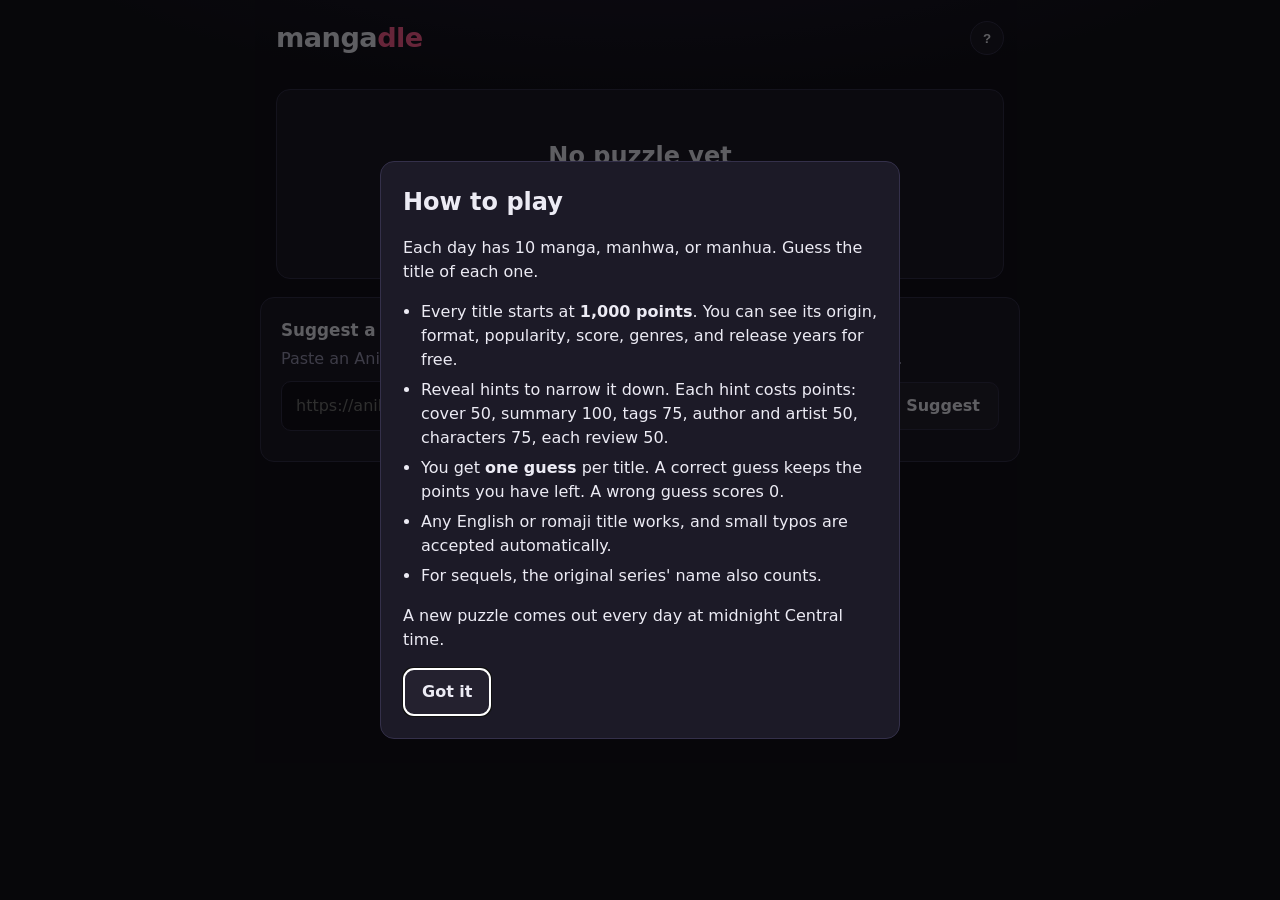
==== docs/index.html @ d90201e3 "sta" ====
<!doctype html>
<html lang="en">
<head>
  <meta charset="utf-8">
  <meta name="viewport" content="width=device-width, initial-scale=1">
  <title>mangadle</title>
  <meta name="description" content="A daily manga, manhwa, and manhua guessing game.">
  <link rel="icon" href="data:image/svg+xml,<svg xmlns='http://www.w3.org/2000/svg' viewBox='0 0 100 100'><text y='.9em' font-size='90'>📚</text></svg>">
  <link rel="stylesheet" href="css/style.css">
</head>
<body>
  <header class="topbar">
    <div class="brand">
      <span class="logo">manga<span class="accent">dle</span></span>
      <span class="puzzle-meta" id="puzzle-meta"></span>
    </div>
    <div class="topbar-right">
      <span class="total" id="total-score" title="Points so far today"></span>
      <button class="icon-btn" id="help-btn" aria-label="How to play">?</button>
    </div>
  </header>

  <nav class="title-nav" id="title-nav" aria-label="Titles"></nav>

  <main id="app">
    <p class="loading">Loading today's puzzle...</p>
  </main>

  <section class="panel suggest" id="suggest">
    <h2>Suggest a title</h2>
    <p class="muted">Paste an AniList manga link or ID. Suggestions are used before random picks.</p>
    <form id="suggest-form" class="row">
      <input id="suggest-input" type="text" placeholder="https://anilist.co/manga/30013" autocomplete="off">
      <button type="submit" class="btn">Suggest</button>
    </form>
    <p class="muted small" id="suggest-status" role="status"></p>
  </section>

  <footer class="footer muted small">
    Data from <a href="https://anilist.co" target="_blank" rel="noopener">AniList</a> and
    <a href="https://mangadex.org" target="_blank" rel="noopener">MangaDex</a>.
    Inspired by Catfishing and Moviewordle.
  </footer>

  <dialog id="help">
    <h2>How to play</h2>
    <p>Each day has 10 manga, manhwa, or manhua. Guess the title of each one.</p>
    <ul>
      <li>Every title starts at <b>1,000 points</b>. You can see its origin, format, popularity, score, genres, and release years for free.</li>
      <li>Reveal hints to narrow it down. Each hint costs points: cover 50, summary 100, tags 75, author and artist 50, characters 75, each review 50.</li>
      <li>You get <b>one guess</b> per title. A correct guess keeps the points you have left. A wrong guess scores 0.</li>
      <li>Any English or romaji title works, and small typos are accepted automatically.</li>
      <li>For sequels, the original series' name also counts.</li>
    </ul>
    <p>A new puzzle comes out every day at midnight Central time.</p>
    <form method="dialog"><button class="btn">Got it</button></form>
  </dialog>

  <script type="module" src="js/app.js"></script>
</body>
</html>
---- docs/css/style.css ----
:root {
  --bg: #12111a;
  --panel: #1c1a27;
  --panel-2: #24212f;
  --line: #34304a;
  --text: #ecebf4;
  --muted: #9a96b2;
  --accent: #ff5d8f;
  --accent-2: #ffb347;
  --right: #4cd38a;
  --wrong: #ff6b6b;
  --radius: 14px;
  color-scheme: dark;
}

* { box-sizing: border-box; }
html { -webkit-text-size-adjust: 100%; }
body {
  margin: 0;
  background: radial-gradient(1200px 500px at 50% -200px, #2a1f3d 0%, var(--bg) 60%) fixed, var(--bg);
  color: var(--text);
  font: 16px/1.5 system-ui, -apple-system, "Segoe UI", Roboto, "Helvetica Neue", Arial, sans-serif;
}
a { color: var(--accent-2); }
h2, h3, h4 { margin: 0; }
.muted { color: var(--muted); }
.small { font-size: 0.85rem; }
.accent { color: var(--accent); }

/* layout */
.topbar, .title-nav, main, .suggest, .footer { max-width: 760px; margin-inline: auto; padding-inline: 16px; }
.topbar { display: flex; align-items: center; justify-content: space-between; padding-block: 18px 10px; }
.brand { display: flex; align-items: baseline; gap: 12px; flex-wrap: wrap; }
.logo { font-weight: 800; font-size: 1.7rem; letter-spacing: -0.02em; }
.puzzle-meta { color: var(--muted); font-size: 0.9rem; }
.topbar-right { display: flex; align-items: center; gap: 12px; }
.total { font-weight: 700; font-variant-numeric: tabular-nums; }
.icon-btn {
  width: 34px; height: 34px; border-radius: 50%; border: 1px solid var(--line);
  background: var(--panel); color: var(--text); font-weight: 700; cursor: pointer;
}

.title-nav { display: flex; gap: 6px; flex-wrap: wrap; padding-block: 6px 14px; }
.nav-pill {
  min-width: 38px; height: 38px; padding: 0 10px; border-radius: 10px;
  border: 1px solid var(--line); background: var(--panel); color: var(--text);
  font-weight: 700; cursor: pointer; font-variant-numeric: tabular-nums;
}
.nav-pill.active { border-color: var(--accent); box-shadow: 0 0 0 2px color-mix(in srgb, var(--accent) 35%, transparent); }
.nav-pill.right { background: color-mix(in srgb, var(--right) 22%, var(--panel)); border-color: var(--right); }
.nav-pill.wrong { background: color-mix(in srgb, var(--wrong) 20%, var(--panel)); border-color: var(--wrong); }
.nav-pill:disabled { opacity: 0.45; cursor: not-allowed; }
.results-pill { margin-left: auto; }

/* cards */
.card, .panel {
  background: var(--panel); border: 1px solid var(--line); border-radius: var(--radius);
  padding: 20px; margin-bottom: 18px;
}
.card.empty { text-align: center; padding: 48px 20px; }
.card-head { display: flex; justify-content: space-between; align-items: flex-start; gap: 16px; margin-bottom: 16px; }
.card-title { font-size: 1.4rem; line-height: 1.25; }
.worth { display: flex; flex-direction: column; align-items: flex-end; text-align: right; }
.worth-num { font-size: 1.9rem; font-weight: 800; color: var(--accent-2); font-variant-numeric: tabular-nums; line-height: 1; }

.info-grid { display: grid; grid-template-columns: repeat(auto-fill, minmax(150px, 1fr)); gap: 8px; margin-bottom: 18px; }
.info-item { background: var(--panel-2); border-radius: 10px; padding: 8px 12px; display: flex; flex-direction: column; }
.info-label { font-size: 0.72rem; text-transform: uppercase; letter-spacing: 0.06em; color: var(--muted); }
.info-value { font-weight: 600; }

.section-label { font-size: 0.8rem; text-transform: uppercase; letter-spacing: 0.08em; color: var(--muted); margin: 6px 0 10px; }
.hint-area { margin-bottom: 18px; }
.hint-buttons { display: grid; grid-template-columns: repeat(auto-fill, minmax(165px, 1fr)); gap: 8px; }
.hint-btn {
  display: flex; justify-content: space-between; align-items: center; gap: 8px;
  padding: 10px 12px; border-radius: 10px; border: 1px dashed var(--line);
  background: transparent; color: var(--text); cursor: pointer; font: inherit; text-align: left;
}
.hint-btn:hover:not(:disabled) { border-style: solid; border-color: var(--accent); background: var(--panel-2); }
.hint-btn:disabled { opacity: 0.4; cursor: not-allowed; }
.hint-btn .cost { color: var(--accent); font-weight: 700; font-variant-numeric: tabular-nums; }

.hint-panels { display: grid; gap: 10px; margin-bottom: 16px; }
.hint { background: var(--panel-2); border-radius: 12px; padding: 14px 16px; }
.hint h4 { font-size: 0.85rem; color: var(--muted); margin-bottom: 8px; font-weight: 600; }
.prewrap { white-space: pre-wrap; margin: 0; }
.cover-wrap { overflow: hidden; border-radius: 10px; width: fit-content; max-width: 100%; }
.cover { display: block; max-height: 360px; max-width: 100%; border-radius: 10px; }
.cover.blurred { filter: blur(var(--cover-blur, 14px)) saturate(1.1); transform: scale(1.12); }

.chips { display: flex; flex-wrap: wrap; gap: 6px; }
.chip {
  display: inline-flex; align-items: center; gap: 4px; padding: 4px 10px; border-radius: 999px;
  background: var(--panel); border: 1px solid var(--line); font-size: 0.9rem;
}
.chip .rank { color: var(--muted); font-size: 0.75rem; }
.chip.spoiler { cursor: pointer; color: var(--muted); border-style: dashed; font: inherit; font-size: 0.9rem; }
.chip-spoiler { border-color: var(--accent-2); }
.char-group + .char-group { margin-top: 10px; }
.char-group .muted { margin-bottom: 4px; }
ul.plain { list-style: none; padding: 0; margin: 0; display: grid; gap: 4px; }
.review-summary { font-weight: 600; margin: 0 0 6px; }

/* guessing */
.row { display: flex; gap: 8px; align-items: center; }
.row.spread { justify-content: space-between; margin-top: 8px; }
input[type="text"] {
  flex: 1; min-width: 0; padding: 12px 14px; border-radius: 10px; border: 1px solid var(--line);
  background: var(--bg); color: var(--text); font: inherit;
}
input[type="text"]:focus { outline: 2px solid var(--accent); outline-offset: 1px; }
.btn {
  padding: 11px 18px; border-radius: 10px; border: 1px solid var(--line); background: var(--panel-2);
  color: var(--text); font: inherit; font-weight: 700; cursor: pointer; text-decoration: none; display: inline-block;
}
.btn.primary { background: var(--accent); border-color: var(--accent); color: #1a0d14; }
.btn.small-btn { padding: 6px 12px; font-size: 0.9rem; margin-top: 10px; }
.link-btn { background: none; border: 0; color: var(--muted); text-decoration: underline; cursor: pointer; font: inherit; }

.answer { border-radius: 12px; padding: 16px; border: 1px solid; }
.answer.right { border-color: var(--right); background: color-mix(in srgb, var(--right) 8%, transparent); }
.answer.wrong { border-color: var(--wrong); background: color-mix(in srgb, var(--wrong) 8%, transparent); }
.answer-banner { font-weight: 800; font-size: 1.1rem; margin-bottom: 12px; }
.answer.right .answer-banner { color: var(--right); }
.answer.wrong .answer-banner { color: var(--wrong); }
.answer-body { display: flex; gap: 16px; align-items: flex-start; }
.answer-cover { width: 130px; border-radius: 10px; flex-shrink: 0; }
.answer-title { font-size: 1.25rem; font-weight: 800; margin-bottom: 4px; }
.next-btn { margin-top: 16px; width: 100%; }

/* results */
.share {
  background: var(--bg); border: 1px solid var(--line); border-radius: 10px; padding: 14px;
  white-space: pre-wrap; font: 0.95rem/1.6 ui-monospace, SFMono-Regular, Menlo, monospace; margin: 0 0 12px;
}
.stats { margin-top: 22px; }
.hist-wrap { margin-bottom: 14px; }
.histogram { width: 100%; height: auto; }
.histogram .bar-all { fill: #5b5680; }
.histogram .bar-me { fill: var(--accent); }
.histogram .axis { fill: var(--muted); font-size: 11px; }
.histogram .axis-line { stroke: var(--line); }
.legend { display: flex; align-items: center; gap: 4px; }
.swatch { display: inline-block; width: 10px; height: 10px; border-radius: 2px; }
.swatch.me { background: var(--accent); }
.swatch.all { background: #5b5680; margin-left: 10px; }
.stat-table { width: 100%; border-collapse: collapse; font-size: 0.92rem; }
.stat-table th { text-align: left; color: var(--muted); font-weight: 600; font-size: 0.78rem; text-transform: uppercase; letter-spacing: 0.05em; }
.stat-table th, .stat-table td { padding: 7px 6px; border-bottom: 1px solid var(--line); vertical-align: middle; }
.stat-table td:nth-child(3) { white-space: nowrap; }
.bar { display: inline-block; width: 56px; height: 6px; background: var(--panel-2); border-radius: 3px; margin-right: 6px; vertical-align: middle; overflow: hidden; }
.bar span { display: block; height: 100%; background: var(--right); }
.right-text { color: var(--right); font-weight: 700; }
.wrong-text { color: var(--wrong); }

.suggest h2 { font-size: 1.05rem; margin-bottom: 4px; }
.suggest p { margin: 0 0 10px; }
.footer { padding-block: 10px 40px; text-align: center; }
.loading { text-align: center; color: var(--muted); padding: 40px; }

dialog {
  background: var(--panel); color: var(--text); border: 1px solid var(--line); border-radius: var(--radius);
  max-width: 520px; padding: 22px;
}
dialog::backdrop { background: rgb(0 0 0 / 0.6); }
dialog ul { padding-left: 18px; }
dialog li { margin-bottom: 6px; }

@media (max-width: 560px) {
  .brand { flex-direction: column; gap: 0; }
  .topbar { align-items: flex-start; }
  .card, .panel { padding: 16px; }
  .card-title { font-size: 1.2rem; }
  .worth-num { font-size: 1.5rem; }
  .answer-body { flex-direction: column; }
  .answer-cover { width: 110px; }
  .stat-table td:nth-child(5), .stat-table th:nth-child(5) { display: none; }
}
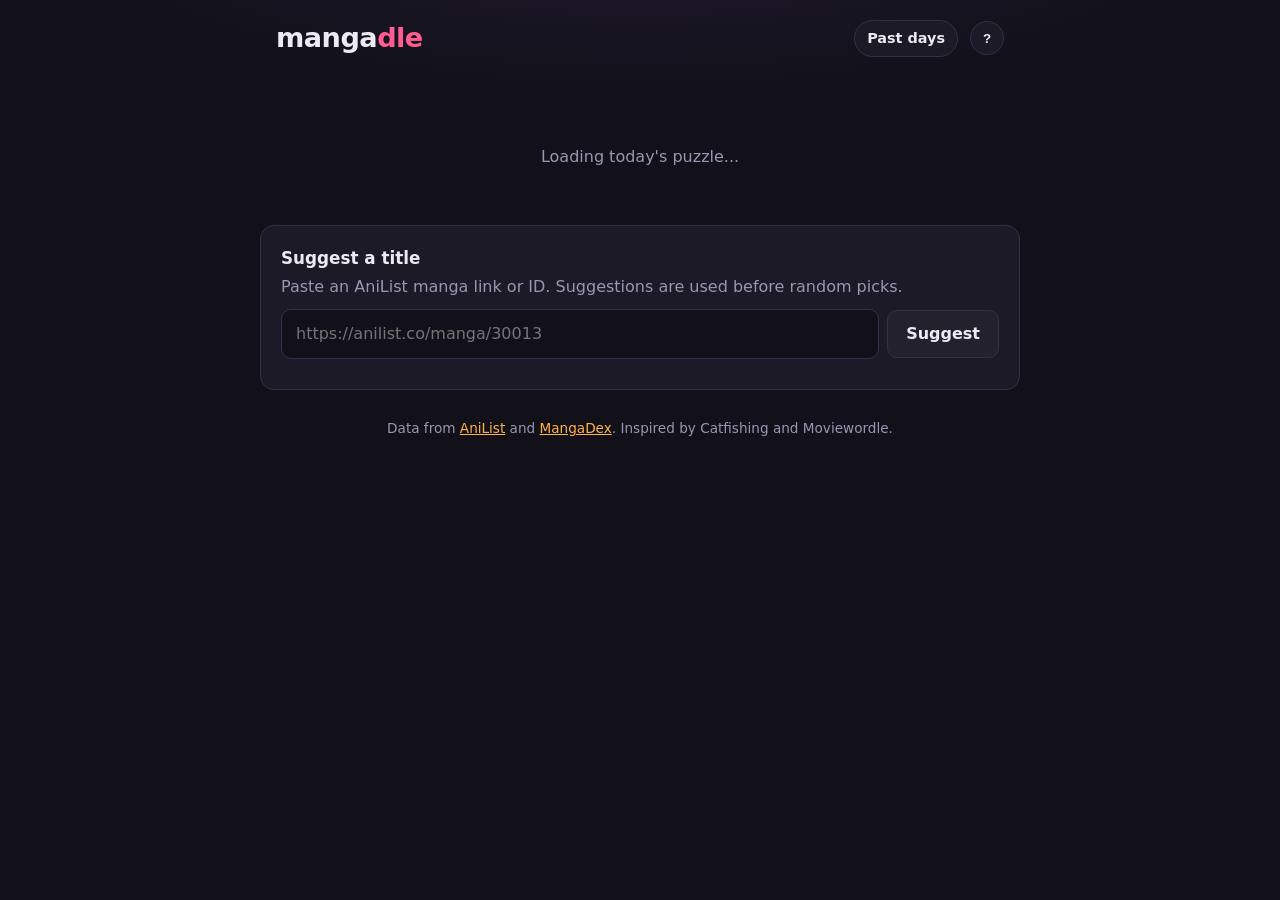
==== commit 19a21abc: "update" ====
--- a/docs/index.html
+++ b/docs/index.html
@@ -16,6 +16,7 @@
     </div>
     <div class="topbar-right">
       <span class="total" id="total-score" title="Points so far today"></span>
+      <a class="text-btn" href="archive.html">Past days</a>
       <button class="icon-btn" id="help-btn" aria-label="How to play">?</button>
     </div>
   </header>
--- a/docs/css/style.css
+++ b/docs/css/style.css
@@ -35,6 +35,11 @@
 .puzzle-meta { color: var(--muted); font-size: 0.9rem; }
 .topbar-right { display: flex; align-items: center; gap: 12px; }
 .total { font-weight: 700; font-variant-numeric: tabular-nums; }
+.text-btn {
+  padding: 7px 12px; border-radius: 999px; border: 1px solid var(--line); background: var(--panel);
+  color: var(--text); font-weight: 600; font-size: 0.9rem; text-decoration: none; white-space: nowrap;
+}
+.text-btn:hover { border-color: var(--accent); }
 .icon-btn {
   width: 34px; height: 34px; border-radius: 50%; border: 1px solid var(--line);
   background: var(--panel); color: var(--text); font-weight: 700; cursor: pointer;
@@ -176,3 +181,21 @@
   .answer-cover { width: 110px; }
   .stat-table td:nth-child(5), .stat-table th:nth-child(5) { display: none; }
 }
+
+/* past days */
+.archive-list { list-style: none; padding: 0; margin: 0; display: grid; gap: 8px; }
+.archive-row {
+  display: grid; grid-template-columns: 64px 1fr auto; align-items: center; gap: 12px;
+  padding: 12px 14px; border-radius: 12px; background: var(--panel-2); border: 1px solid transparent;
+  color: var(--text); text-decoration: none;
+}
+.archive-row:hover { border-color: var(--accent); }
+.archive-num { font-weight: 800; font-size: 1.15rem; color: var(--accent-2); font-variant-numeric: tabular-nums; }
+.archive-date { font-weight: 600; }
+.archive-status { text-align: right; font-variant-numeric: tabular-nums; }
+.archive-status.done { color: var(--right); font-weight: 700; }
+.archive-status.partial { color: var(--accent-2); }
+.today-tag { display: inline-block; margin-left: 8px; padding: 1px 8px; border-radius: 999px; background: var(--accent); color: #1a0d14; font-size: 0.75rem; font-weight: 800; vertical-align: middle; }
+.archive-summary { display: flex; gap: 18px; flex-wrap: wrap; margin-bottom: 16px; }
+.archive-summary div { background: var(--panel-2); border-radius: 10px; padding: 8px 14px; }
+.archive-summary b { display: block; font-size: 1.3rem; font-variant-numeric: tabular-nums; }
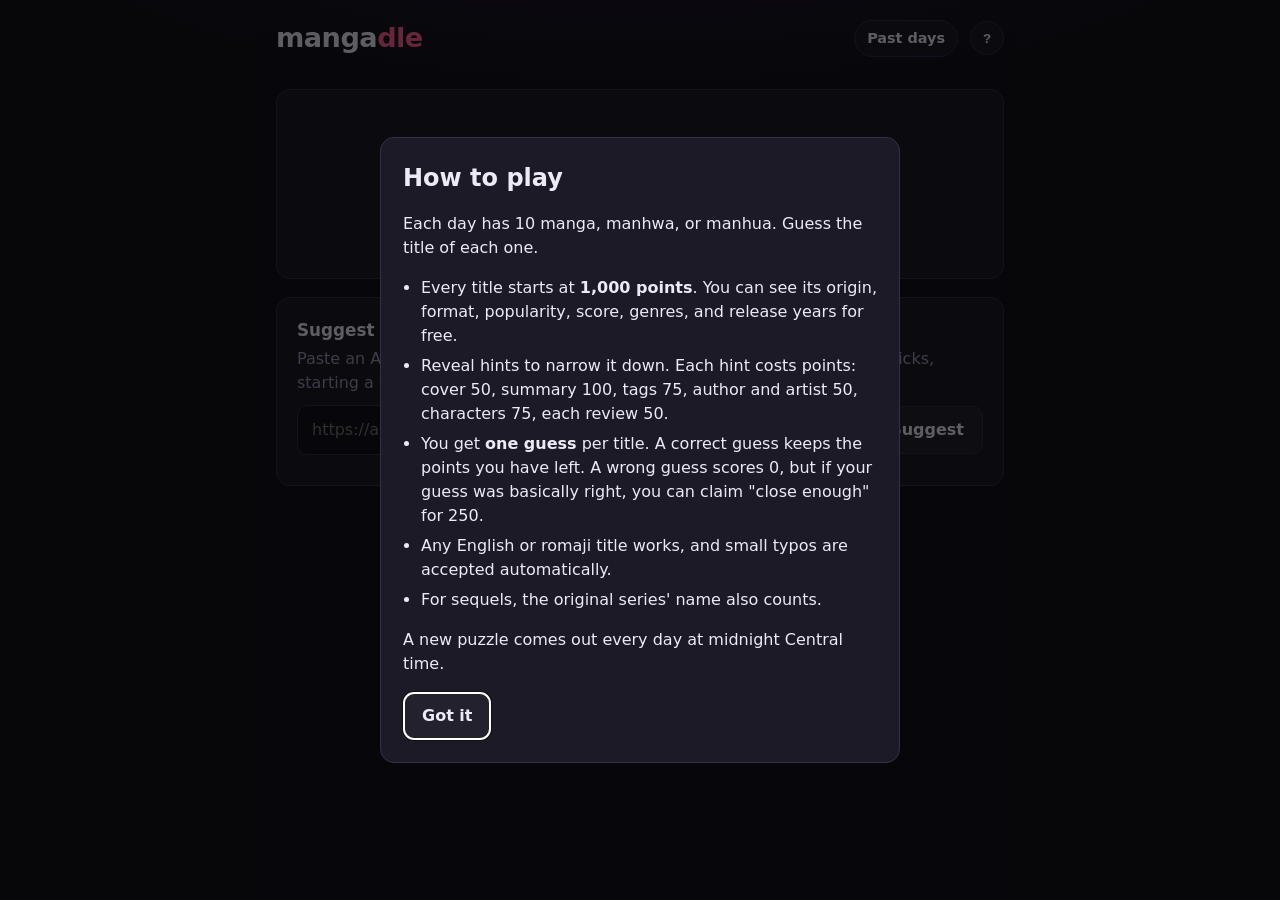
==== commit 79d4228d: "update" ====
--- a/docs/index.html
+++ b/docs/index.html
@@ -29,7 +29,7 @@
 
   <section class="panel suggest" id="suggest">
     <h2>Suggest a title</h2>
-    <p class="muted">Paste an AniList manga link or ID. Suggestions are used before random picks.</p>
+    <p class="muted">Paste an AniList manga link or ID. Suggestions are played before random picks, starting a week after they're sent.</p>
     <form id="suggest-form" class="row">
       <input id="suggest-input" type="text" placeholder="https://anilist.co/manga/30013" autocomplete="off">
       <button type="submit" class="btn">Suggest</button>
@@ -49,7 +49,7 @@
     <ul>
       <li>Every title starts at <b>1,000 points</b>. You can see its origin, format, popularity, score, genres, and release years for free.</li>
       <li>Reveal hints to narrow it down. Each hint costs points: cover 50, summary 100, tags 75, author and artist 50, characters 75, each review 50.</li>
-      <li>You get <b>one guess</b> per title. A correct guess keeps the points you have left. A wrong guess scores 0.</li>
+      <li>You get <b>one guess</b> per title. A correct guess keeps the points you have left. A wrong guess scores 0, but if your guess was basically right, you can claim "close enough" for 250.</li>
       <li>Any English or romaji title works, and small typos are accepted automatically.</li>
       <li>For sequels, the original series' name also counts.</li>
     </ul>
--- a/docs/css/style.css
+++ b/docs/css/style.css
@@ -28,7 +28,8 @@
 .accent { color: var(--accent); }
 
 /* layout */
-.topbar, .title-nav, main, .suggest, .footer { max-width: 760px; margin-inline: auto; padding-inline: 16px; }
+.topbar, .title-nav, main, .footer { max-width: 760px; margin-inline: auto; padding-inline: 16px; }
+.suggest { width: calc(100% - 32px); max-width: 728px; margin-inline: auto; }
 .topbar { display: flex; align-items: center; justify-content: space-between; padding-block: 18px 10px; }
 .brand { display: flex; align-items: baseline; gap: 12px; flex-wrap: wrap; }
 .logo { font-weight: 800; font-size: 1.7rem; letter-spacing: -0.02em; }
@@ -55,7 +56,9 @@
 .nav-pill.right { background: color-mix(in srgb, var(--right) 22%, var(--panel)); border-color: var(--right); }
 .nav-pill.wrong { background: color-mix(in srgb, var(--wrong) 20%, var(--panel)); border-color: var(--wrong); }
 .nav-pill:disabled { opacity: 0.45; cursor: not-allowed; }
+.nav-pill.locked { opacity: 0.35; border-style: dashed; }
 .results-pill { margin-left: auto; }
+.results-pill .short { display: none; }
 
 /* cards */
 .card, .panel {
@@ -91,7 +94,7 @@
 .prewrap { white-space: pre-wrap; margin: 0; }
 .cover-wrap { overflow: hidden; border-radius: 10px; width: fit-content; max-width: 100%; }
 .cover { display: block; max-height: 360px; max-width: 100%; border-radius: 10px; }
-.cover.blurred { filter: blur(var(--cover-blur, 14px)) saturate(1.1); transform: scale(1.12); }
+.cover.blurred { filter: blur(var(--cover-blur, 6px)) saturate(1.1); transform: scale(1.06); }
 
 .chips { display: flex; flex-wrap: wrap; gap: 6px; }
 .chip {
@@ -129,6 +132,8 @@
 .answer.right .answer-banner { color: var(--right); }
 .answer.wrong .answer-banner { color: var(--wrong); }
 .answer-body { display: flex; gap: 16px; align-items: flex-start; }
+.close-enough-btn { margin: -2px 0 14px; font-size: 0.9rem; padding: 8px 14px; background: transparent; border-style: dashed; }
+.close-enough-btn:hover { border-color: var(--accent-2); color: var(--accent-2); }
 .answer-cover { width: 130px; border-radius: 10px; flex-shrink: 0; }
 .answer-title { font-size: 1.25rem; font-weight: 800; margin-bottom: 4px; }
 .next-btn { margin-top: 16px; width: 100%; }
@@ -172,6 +177,22 @@
 dialog li { margin-bottom: 6px; }
 
 @media (max-width: 560px) {
+  /* all 10 titles + results on one row */
+  .title-nav { display: grid; grid-template-columns: repeat(11, 1fr); gap: 4px; }
+  .nav-pill { min-width: 0; height: 34px; padding: 0; font-size: 0.85rem; border-radius: 8px; }
+  .results-pill { margin-left: 0; }
+  .results-pill .long { display: none; }
+  .results-pill .short { display: inline; }
+  /* two hint buttons per row so the guess box stays close */
+  .hint-buttons { grid-template-columns: 1fr 1fr; gap: 6px; }
+  .hint-btn { padding: 9px 10px; font-size: 0.88rem; gap: 4px; }
+  .info-grid { grid-template-columns: 1fr 1fr; gap: 6px; }
+  .info-item { padding: 7px 10px; }
+  .card-head { margin-bottom: 12px; }
+  .cover { max-height: 300px; }
+  .suggest { width: calc(100% - 32px); }
+  .text-btn { padding: 6px 10px; font-size: 0.82rem; }
+  .topbar-right { gap: 8px; }
   .brand { flex-direction: column; gap: 0; }
   .topbar { align-items: flex-start; }
   .card, .panel { padding: 16px; }
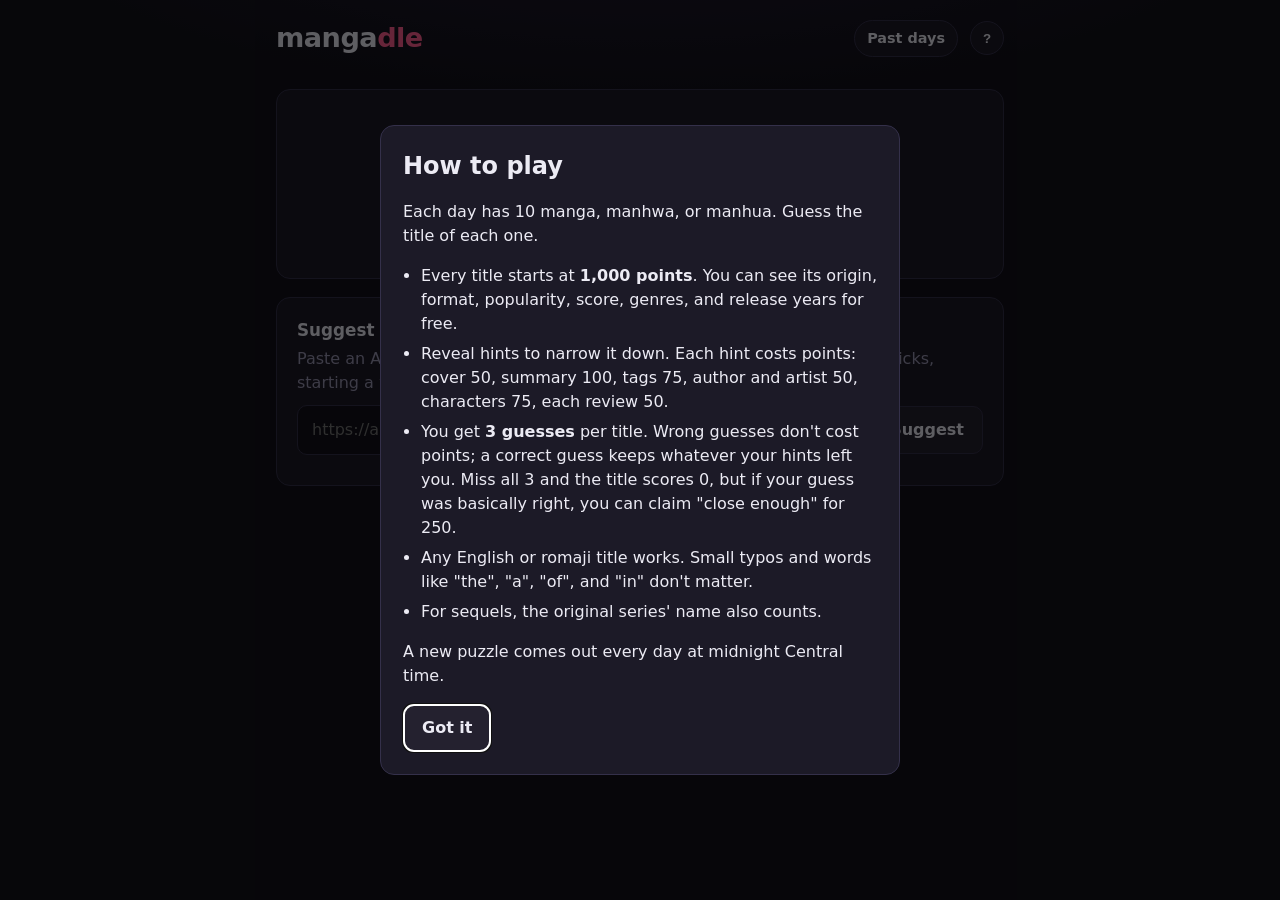
==== commit 644c24c1: "7/2/1 daily mix, 3 guesses" ====
--- a/docs/index.html
+++ b/docs/index.html
@@ -49,8 +49,8 @@
     <ul>
       <li>Every title starts at <b>1,000 points</b>. You can see its origin, format, popularity, score, genres, and release years for free.</li>
       <li>Reveal hints to narrow it down. Each hint costs points: cover 50, summary 100, tags 75, author and artist 50, characters 75, each review 50.</li>
-      <li>You get <b>one guess</b> per title. A correct guess keeps the points you have left. A wrong guess scores 0, but if your guess was basically right, you can claim "close enough" for 250.</li>
-      <li>Any English or romaji title works, and small typos are accepted automatically.</li>
+      <li>You get <b>3 guesses</b> per title. Wrong guesses don't cost points; a correct guess keeps whatever your hints left you. Miss all 3 and the title scores 0, but if your guess was basically right, you can claim "close enough" for 250.</li>
+      <li>Any English or romaji title works. Small typos and words like "the", "a", "of", and "in" don't matter.</li>
       <li>For sequels, the original series' name also counts.</li>
     </ul>
     <p>A new puzzle comes out every day at midnight Central time.</p>
--- a/docs/css/style.css
+++ b/docs/css/style.css
@@ -123,6 +123,13 @@
 }
 .btn.primary { background: var(--accent); border-color: var(--accent); color: #1a0d14; }
 .btn.small-btn { padding: 6px 12px; font-size: 0.9rem; margin-top: 10px; }
+.past-guesses { display: flex; flex-wrap: wrap; gap: 6px; margin-bottom: 10px; }
+.past-guess {
+  padding: 4px 10px; border-radius: 999px; font-size: 0.88rem;
+  border: 1px solid color-mix(in srgb, var(--wrong) 60%, transparent);
+  color: color-mix(in srgb, var(--wrong) 85%, var(--text));
+  background: color-mix(in srgb, var(--wrong) 8%, transparent);
+}
 .link-btn { background: none; border: 0; color: var(--muted); text-decoration: underline; cursor: pointer; font: inherit; }
 
 .answer { border-radius: 12px; padding: 16px; border: 1px solid; }
@@ -132,8 +139,12 @@
 .answer.right .answer-banner { color: var(--right); }
 .answer.wrong .answer-banner { color: var(--wrong); }
 .answer-body { display: flex; gap: 16px; align-items: flex-start; }
-.close-enough-btn { margin: -2px 0 14px; font-size: 0.9rem; padding: 8px 14px; background: transparent; border-style: dashed; }
-.close-enough-btn:hover { border-color: var(--accent-2); color: var(--accent-2); }
+.close-enough-btn {
+  margin: -2px 0 14px; font-size: 0.9rem; padding: 8px 14px;
+  background: color-mix(in srgb, var(--accent-2) 10%, transparent);
+  border: 1.5px solid var(--accent-2); color: var(--accent-2);
+}
+.close-enough-btn:hover { background: color-mix(in srgb, var(--accent-2) 22%, transparent); }
 .answer-cover { width: 130px; border-radius: 10px; flex-shrink: 0; }
 .answer-title { font-size: 1.25rem; font-weight: 800; margin-bottom: 4px; }
 .next-btn { margin-top: 16px; width: 100%; }
@@ -143,7 +154,8 @@
   background: var(--bg); border: 1px solid var(--line); border-radius: 10px; padding: 14px;
   white-space: pre-wrap; font: 0.95rem/1.6 ui-monospace, SFMono-Regular, Menlo, monospace; margin: 0 0 12px;
 }
-.stats { margin-top: 22px; }
+.stats { margin-top: 4px; margin-bottom: 22px; }
+.share-label { margin-top: 0; }
 .hist-wrap { margin-bottom: 14px; }
 .histogram { width: 100%; height: auto; }
 .histogram .bar-all { fill: #5b5680; }
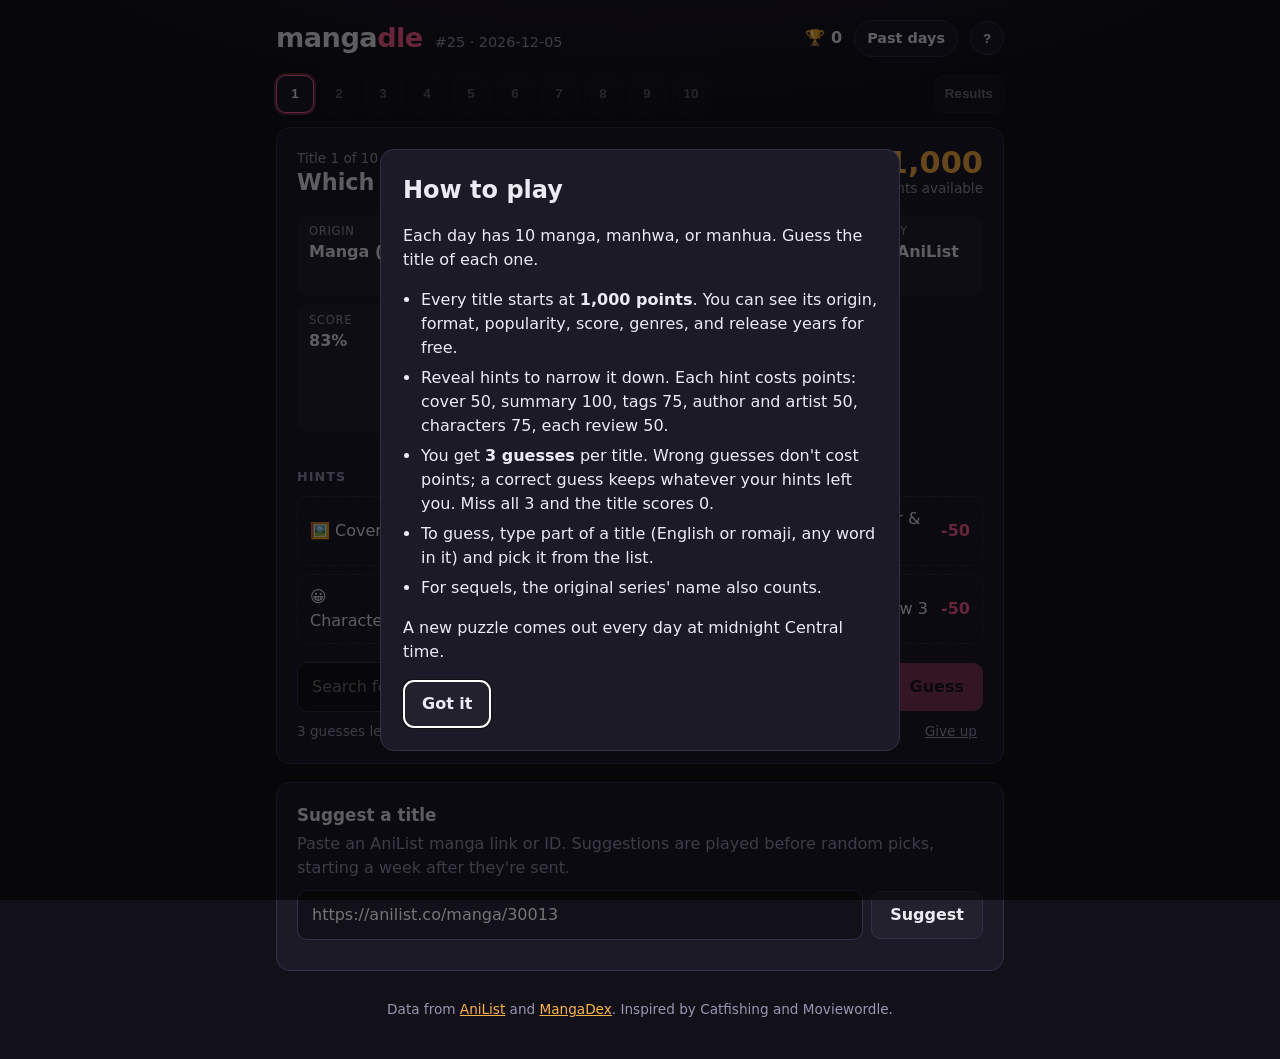
==== commit 9c48571a: "guess dropdown, remove close enough" ====
--- a/docs/index.html
+++ b/docs/index.html
@@ -49,8 +49,8 @@
     <ul>
       <li>Every title starts at <b>1,000 points</b>. You can see its origin, format, popularity, score, genres, and release years for free.</li>
       <li>Reveal hints to narrow it down. Each hint costs points: cover 50, summary 100, tags 75, author and artist 50, characters 75, each review 50.</li>
-      <li>You get <b>3 guesses</b> per title. Wrong guesses don't cost points; a correct guess keeps whatever your hints left you. Miss all 3 and the title scores 0, but if your guess was basically right, you can claim "close enough" for 250.</li>
-      <li>Any English or romaji title works. Small typos and words like "the", "a", "of", and "in" don't matter.</li>
+      <li>You get <b>3 guesses</b> per title. Wrong guesses don't cost points; a correct guess keeps whatever your hints left you. Miss all 3 and the title scores 0.</li>
+      <li>To guess, type part of a title (English or romaji, any word in it) and pick it from the list.</li>
       <li>For sequels, the original series' name also counts.</li>
     </ul>
     <p>A new puzzle comes out every day at midnight Central time.</p>
--- a/docs/css/style.css
+++ b/docs/css/style.css
@@ -123,6 +123,23 @@
 }
 .btn.primary { background: var(--accent); border-color: var(--accent); color: #1a0d14; }
 .btn.small-btn { padding: 6px 12px; font-size: 0.9rem; margin-top: 10px; }
+/* guess dropdown */
+.picker { position: relative; }
+.picker-list {
+  position: absolute; left: 0; right: 0; top: calc(100% + 6px); z-index: 20;
+  list-style: none; margin: 0; padding: 4px; max-height: 340px; overflow-y: auto;
+  background: var(--panel); border: 1px solid var(--line); border-radius: 12px;
+  box-shadow: 0 12px 32px rgb(0 0 0 / 0.45);
+}
+.picker-item { padding: 9px 12px; border-radius: 8px; cursor: pointer; }
+.picker-item:hover, .picker-item.active { background: var(--panel-2); }
+.picker-item.active { outline: 1px solid var(--accent); }
+.picker-name { font-weight: 600; line-height: 1.3; }
+.picker-meta { color: var(--muted); font-weight: 400; font-size: 0.8rem; }
+.picker-sub { color: var(--muted); font-size: 0.82rem; margin-top: 2px; }
+.picker-empty { padding: 10px 12px; color: var(--muted); }
+.guess-form button.primary:disabled { opacity: 0.45; cursor: not-allowed; }
+
 .past-guesses { display: flex; flex-wrap: wrap; gap: 6px; margin-bottom: 10px; }
 .past-guess {
   padding: 4px 10px; border-radius: 999px; font-size: 0.88rem;
@@ -139,12 +156,6 @@
 .answer.right .answer-banner { color: var(--right); }
 .answer.wrong .answer-banner { color: var(--wrong); }
 .answer-body { display: flex; gap: 16px; align-items: flex-start; }
-.close-enough-btn {
-  margin: -2px 0 14px; font-size: 0.9rem; padding: 8px 14px;
-  background: color-mix(in srgb, var(--accent-2) 10%, transparent);
-  border: 1.5px solid var(--accent-2); color: var(--accent-2);
-}
-.close-enough-btn:hover { background: color-mix(in srgb, var(--accent-2) 22%, transparent); }
 .answer-cover { width: 130px; border-radius: 10px; flex-shrink: 0; }
 .answer-title { font-size: 1.25rem; font-weight: 800; margin-bottom: 4px; }
 .next-btn { margin-top: 16px; width: 100%; }
@@ -189,6 +200,7 @@
 dialog li { margin-bottom: 6px; }
 
 @media (max-width: 560px) {
+  .picker-list { max-height: 45vh; }
   /* all 10 titles + results on one row */
   .title-nav { display: grid; grid-template-columns: repeat(11, 1fr); gap: 4px; }
   .nav-pill { min-width: 0; height: 34px; padding: 0; font-size: 0.85rem; border-radius: 8px; }
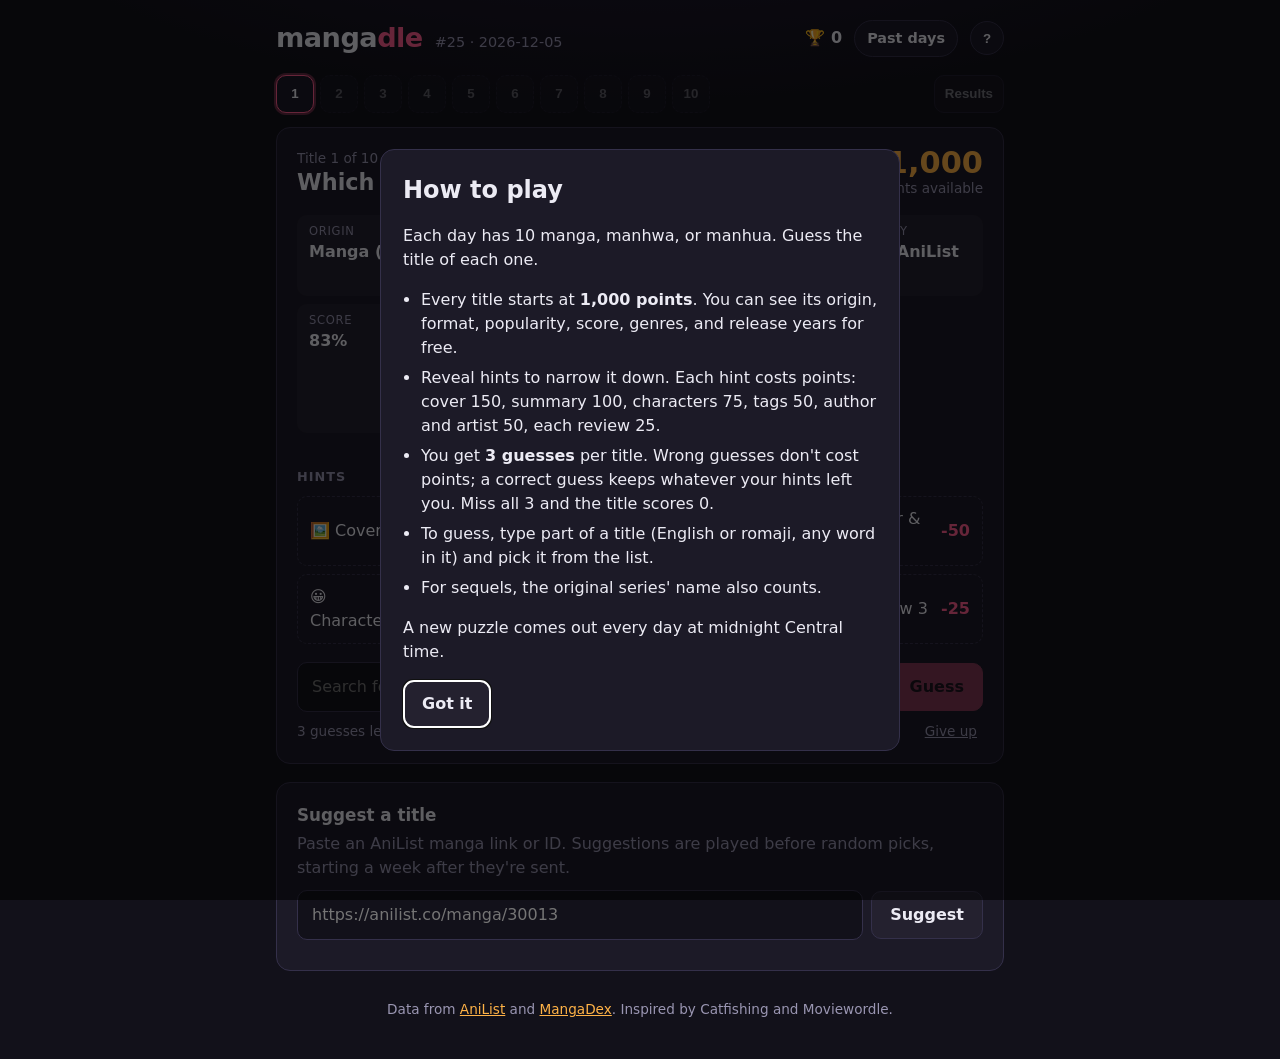
==== commit f71b1037: "Rebalance hint costs: cover 150, summary 100, characters 75, tags 50, author and artist 50, reviews " ====
--- a/docs/index.html
+++ b/docs/index.html
@@ -11,7 +11,7 @@
 <body>
   <header class="topbar">
     <div class="brand">
-      <span class="logo">manga<span class="accent">dle</span></span>
+      <a class="logo" href="./" title="Today's puzzle">manga<span class="accent">dle</span></a>
       <span class="puzzle-meta" id="puzzle-meta"></span>
     </div>
     <div class="topbar-right">
@@ -48,7 +48,7 @@
     <p>Each day has 10 manga, manhwa, or manhua. Guess the title of each one.</p>
     <ul>
       <li>Every title starts at <b>1,000 points</b>. You can see its origin, format, popularity, score, genres, and release years for free.</li>
-      <li>Reveal hints to narrow it down. Each hint costs points: cover 50, summary 100, tags 75, author and artist 50, characters 75, each review 50.</li>
+      <li>Reveal hints to narrow it down. Each hint costs points: cover 150, summary 100, characters 75, tags 50, author and artist 50, each review 25.</li>
       <li>You get <b>3 guesses</b> per title. Wrong guesses don't cost points; a correct guess keeps whatever your hints left you. Miss all 3 and the title scores 0.</li>
       <li>To guess, type part of a title (English or romaji, any word in it) and pick it from the list.</li>
       <li>For sequels, the original series' name also counts.</li>
--- a/docs/css/style.css
+++ b/docs/css/style.css
@@ -33,6 +33,8 @@
 .topbar { display: flex; align-items: center; justify-content: space-between; padding-block: 18px 10px; }
 .brand { display: flex; align-items: baseline; gap: 12px; flex-wrap: wrap; }
 .logo { font-weight: 800; font-size: 1.7rem; letter-spacing: -0.02em; }
+a.logo { color: inherit; text-decoration: none; }
+a.logo:hover .accent { text-decoration: underline; text-underline-offset: 4px; }
 .puzzle-meta { color: var(--muted); font-size: 0.9rem; }
 .topbar-right { display: flex; align-items: center; gap: 12px; }
 .total { font-weight: 700; font-variant-numeric: tabular-nums; }
@@ -138,6 +140,8 @@
 .picker-meta { color: var(--muted); font-weight: 400; font-size: 0.8rem; }
 .picker-sub { color: var(--muted); font-size: 0.82rem; margin-top: 2px; }
 .picker-empty { padding: 10px 12px; color: var(--muted); }
+.picker-item mark { background: none; color: var(--accent); font-weight: 700; padding: 0; }
+.picker-sub mark { color: color-mix(in srgb, var(--accent) 80%, var(--text)); }
 .guess-form button.primary:disabled { opacity: 0.45; cursor: not-allowed; }
 
 .past-guesses { display: flex; flex-wrap: wrap; gap: 6px; margin-bottom: 10px; }
